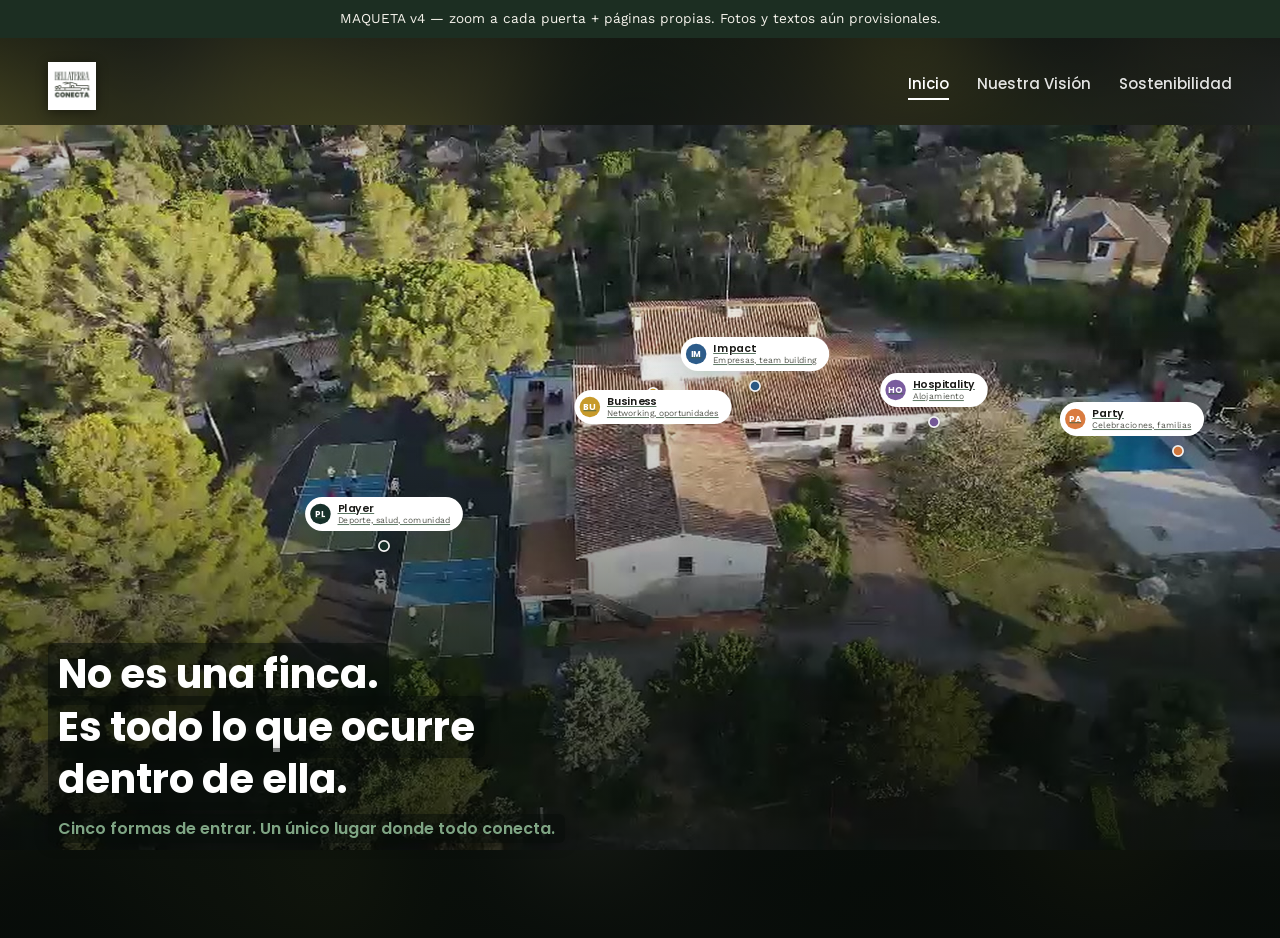
==== index.html @ 86ea124c "Sitio Bellaterra Conecta" ====
<!DOCTYPE html>
<html lang="es">
<head>
<meta charset="UTF-8">
<meta name="viewport" content="width=device-width, initial-scale=1.0">
<title>Bellaterra Conecta — Cinco puertas, un mismo lugar</title>
<link rel="preconnect" href="https://fonts.googleapis.com">
<link href="https://fonts.googleapis.com/css2?family=Poppins:wght@500;600;700&family=Work+Sans:wght@400;500;600&display=swap" rel="stylesheet">
<link rel="stylesheet" href="styles.css">
</head>
<body>

<div class="aviso-maqueta">MAQUETA v4 — zoom a cada puerta + páginas propias. Fotos y textos aún provisionales.</div>

<div class="hero-wrap">
  <header class="site-nav hero-nav">
    <a class="brand" href="index.html"><img src="assets/logo.jpeg" alt="Bellaterra Conecta"></a>
    <nav class="nav-links">
      <a href="index.html" aria-current="page">Inicio</a>
      <a href="vision.html">Nuestra Visión</a>
      <a href="sostenibilidad.html">Sostenibilidad</a>
    </nav>
  </header>

  <section class="hero-full">
    <div class="hero-backdrop" id="hero-backdrop" style="background-image:url('assets/general/aerea-hd.jpg')"></div>
    <img id="hero-img" class="hero-frame-img" src="assets/general/aerea-hd.jpg" alt="Vista aérea real de la finca Bellaterra Conecta: pistas de pickleball, edificio principal y piscina">
    <div id="doors-layer"></div>
    <div class="hero-scrim" aria-hidden="true"></div>

    <div class="hero-caption">
      <h1><span>No es una finca.</span><br><span>Es todo lo que ocurre dentro de ella.</span></h1>
      <p class="hero-caption-tagline"><span>Cinco formas de entrar. Un único lugar donde todo conecta.</span></p>
    </div>
  </section>
</div>

<script src="doors-data.js"></script>
<script src="transition.js"></script>
<script>
(function () {
  const layer = document.getElementById("doors-layer");
  const heroImg = document.getElementById("hero-img");

  // El hero ahora ocupa toda la pantalla (cualquier proporción), pero
  // la imagen aérea tiene una proporción fija (16/9.06) y se pinta con
  // object-fit:contain para no recortar nunca ninguna de las 5
  // puertas. doors-layer se redimensiona por JS para que coincida
  // exactamente con el rectángulo visible de la imagen, así los xPct/
  // yPct guardados en doors-data.js siguen siendo válidos en
  // cualquier pantalla sin tener que inventar coordenadas para móvil.
  function syncDoorsLayer() {
    const iw = heroImg.naturalWidth, ih = heroImg.naturalHeight;
    if (!iw || !ih) return;
    const cw = heroImg.clientWidth, ch = heroImg.clientHeight;
    const containerRatio = cw / ch, imageRatio = iw / ih;
    let renderW, renderH, offsetX, offsetY;
    if (imageRatio > containerRatio) {
      renderW = cw; renderH = cw / imageRatio; offsetX = 0; offsetY = (ch - renderH) / 2;
    } else {
      renderH = ch; renderW = ch * imageRatio; offsetY = 0; offsetX = (cw - renderW) / 2;
    }
    layer.style.left = offsetX + "px";
    layer.style.top = offsetY + "px";
    layer.style.width = renderW + "px";
    layer.style.height = renderH + "px";

    // En móvil vertical la franja de imagen es mucho más baja (letterbox),
    // así que las pastillas se encogen proporcionalmente para caber sin
    // solaparse. 850px ~= alto típico de escritorio sin recorte.
    const escala = Math.max(0.55, Math.min(1, renderH / 850));
    layer.style.setProperty("--pill-scale", escala.toFixed(3));
  }

  BC_DOORS.forEach((door) => {
    const dot = document.createElement("div");
    dot.className = "door-dot";
    dot.dataset.doorId = door.id;
    dot.style.left = door.xPct;
    dot.style.top = door.yPct;
    dot.style.background = door.accent;
    dot.style.animationDelay = door.wiggleDelay + "s";
    layer.appendChild(dot);

    // <a> real con href — funciona sin JS (crawlers, clic derecho,
    // abrir en pestaña nueva) y además dispara la animación cuando sí
    // hay JS y es un clic normal.
    const pill = document.createElement("a");
    pill.className = "door-pill";
    pill.dataset.doorId = door.id;
    pill.href = door.id + ".html";
    pill.setAttribute("aria-label", `${door.name}: ${door.tagline}`);
    pill.style.left = door.pillX;
    pill.style.top = door.pillY;
    pill.style.animationDelay = door.wiggleDelay + "s";
    pill.innerHTML = `
      <span class="mono" style="background:${door.accent}">${door.mono}</span>
      <span>
        <span class="nombre">${door.name}</span>
        <span class="tagline">${door.tagline}</span>
      </span>
    `;
    pill.addEventListener("click", (e) => {
      // Deja pasar clic central/con modificador (abrir en pestaña nueva, etc.)
      if (e.button !== 0 || e.metaKey || e.ctrlKey || e.shiftKey || e.altKey) return;
      e.preventDefault();
      const rect = dot.getBoundingClientRect();
      BCTransition.zoomInto({
        x: rect.left + rect.width / 2,
        y: rect.top + rect.height / 2,
        color: door.accent,
        image: door.heroImage,
        href: door.id + ".html",
      });
    });
    layer.appendChild(pill);
  });

  if (heroImg.complete) syncDoorsLayer();
  else heroImg.addEventListener("load", syncDoorsLayer);
  window.addEventListener("resize", syncDoorsLayer);
  window.addEventListener("orientationchange", syncDoorsLayer);

  // Si venimos de "volver" desde una puerta, cierra el zoom hacia ese
  // punto exacto en vez de cargar la página de golpe.
  BCTransition.revealHomeOnLoad();
})();
</script>
</body>
</html>
---- styles.css ----
/* ============================================
   BELLATERRA CONECTA — v4: home única con zoom a cada puerta
   ============================================ */

:root {
  --crema: #f6f3ec;
  --verde-oscuro: #1c2e22;
  --verde: #3f5f47;
  --verde-claro: #7fa584;
  --texto: #1a1a17;
  --texto-suave: #55584f;
  --blanco: #ffffff;
  --linea: rgba(28,46,34,0.12);

  --c-player: #16302a;
  --c-impact: #2d5c8a;
  --c-party: #d97b3f;
  --c-hospitality: #7a5c9e;
  --c-business: #c79a2b;

  --radio: 16px;
  --sombra: 0 12px 34px rgba(28,46,34,0.16);
}

* { box-sizing: border-box; }
html { scroll-behavior: smooth; }

body {
  margin: 0;
  background: var(--crema);
  color: var(--texto);
  font-family: 'Work Sans', -apple-system, sans-serif;
  line-height: 1.6;
}

h1, h2, h3, .fuente-titulo { font-family: 'Poppins', -apple-system, sans-serif; }

img { max-width: 100%; display: block; }
a { color: var(--verde); }

/* ---------- NAV ---------- */
.site-nav {
  display: flex; align-items: center; justify-content: space-between;
  padding: 20px 48px; flex-wrap: wrap; gap: 16px; max-width: 1320px; margin: 0 auto;
}
.brand img { height: 48px; width: auto; }
.nav-links { display: flex; gap: 28px; font-family: 'Poppins', sans-serif; font-weight: 500; font-size: 15px; }
.nav-links a { text-decoration: none; color: var(--texto); }
.nav-links a[aria-current="page"] { color: var(--verde-oscuro); border-bottom: 2px solid var(--verde-oscuro); padding-bottom: 2px; }

/* ---------- HOME HERO — pantalla completa ---------- */
.hero-wrap { position: relative; }

.hero-nav {
  position: absolute; top: 0; left: 0; right: 0; z-index: 5;
  max-width: none; padding: 24px 48px;
}
.hero-nav .nav-links a { color: rgba(255,255,255,0.88); }
.hero-nav .nav-links a[aria-current="page"] { color: #fff; border-bottom-color: #fff; }
.hero-nav .brand img { filter: drop-shadow(0 2px 6px rgba(0,0,0,0.45)); }
@media (max-width: 520px) {
  .hero-nav { flex-direction: column; align-items: flex-start; gap: 10px; }
  .hero-nav .nav-links { gap: 16px; font-size: 13px; }
  .hero-nav .brand img { height: 36px; }
}

.hero-full {
  position: relative; width: 100%; height: 100svh; min-height: 560px; max-height: 980px;
  overflow: hidden; background: #0c130e;
}
.hero-backdrop {
  position: absolute; inset: -6%; background-size: cover; background-position: center;
  filter: blur(46px) brightness(0.55) saturate(1.05); transform: scale(1.1);
}
.hero-frame-img {
  position: absolute; inset: 0; width: 100%; height: 100%; object-fit: contain; z-index: 1;
}
#doors-layer { position: absolute; z-index: 3; }
.hero-scrim {
  position: absolute; inset: 0; z-index: 2; pointer-events: none;
  background:
    linear-gradient(180deg, rgba(6,11,8,0.5) 0%, rgba(6,11,8,0.08) 20%, rgba(6,11,8,0.1) 42%, rgba(6,11,8,0.58) 68%, rgba(6,11,8,0.88) 100%);
}

/* pointer-events:none — el texto no debe robarle clics a las puertas
   que queden debajo o alrededor; nada dentro del bloque es interactivo. */
.hero-caption {
  position: absolute; z-index: 4; left: 0; right: 0; bottom: 0; pointer-events: none;
  padding: 32px 48px clamp(64px,9vw,96px); color: #fff; max-width: 640px;
}
.hero-caption h1 {
  font-weight: 700; font-size: clamp(1.7rem,3.2vw,2.5rem); line-height: 1.32; margin: 0 0 10px;
}
.hero-caption h1 span, .hero-caption-tagline span {
  background: rgba(6,11,8,0.55); box-decoration-break: clone; -webkit-box-decoration-break: clone;
  padding: 3px 10px; border-radius: 6px; box-shadow: 0 2px 14px rgba(0,0,0,0.25);
}
.hero-caption-tagline { margin: 0; font-family: 'Poppins', sans-serif; font-weight: 600; font-size: 1rem; line-height: 1.6; }
.hero-caption-tagline span { color: var(--verde-claro); }

.hero-scroll-cue {
  position: absolute; z-index: 4; right: 40px; bottom: 28px; color: rgba(255,255,255,0.85);
  display: flex; flex-direction: column; align-items: center; gap: 8px; text-decoration: none;
  font-family: 'Poppins', sans-serif; font-size: 11.5px; font-weight: 600; letter-spacing: 0.06em; text-transform: uppercase;
}
.hero-scroll-cue .linea { width: 1px; height: 34px; background: rgba(255,255,255,0.55); animation: bc-scroll-cue 1.8s ease-in-out infinite; }
@keyframes bc-scroll-cue { 0%,100% { opacity: 0.35; transform: scaleY(0.6); transform-origin: top; } 50% { opacity: 1; transform: scaleY(1); transform-origin: top; } }

.hero-below { max-width: 1320px; margin: 0 auto; padding: 40px 48px 0; }

/* Pulso/vibración para sugerir interactividad. El --pill-scale lo
   calcula index.html en cada resize, según lo alta que salga la
   franja de imagen visible — en móvil vertical la imagen se ve como
   una franja panorámica más baja, así que las pastillas se encogen
   para no solaparse entre ellas. */
@keyframes bc-pulso {
  0%, 100% { transform: translate(-50%, -50%) scale(var(--pill-scale, 1)); }
  50% { transform: translate(-50%, -50%) scale(calc(var(--pill-scale, 1) * 1.07)); }
}
.door-dot {
  position: absolute; width: 14px; height: 14px; border-radius: 50%;
  border: 2.5px solid var(--blanco); box-shadow: 0 2px 8px rgba(0,0,0,0.35);
  transform: translate(-50%,-50%) scale(var(--pill-scale, 1)); animation: bc-pulso 3.2s ease-in-out infinite;
}
.door-pill {
  position: absolute; transform: translate(-50%, -50%) scale(var(--pill-scale, 1)); transform-origin: center;
  display: flex; align-items: center; gap: 8px; background: var(--blanco);
  border: none; border-radius: 100px; padding: 6px 15px 6px 6px; cursor: pointer;
  box-shadow: var(--sombra); font-family: 'Work Sans', sans-serif;
  animation: bc-pulso 3.2s ease-in-out infinite;
}
.door-pill:hover, .door-pill:focus-visible { box-shadow: 0 14px 34px rgba(20,25,20,0.28); outline: none; }
.door-pill:focus-visible { outline: 3px solid var(--verde-oscuro); outline-offset: 3px; }
.door-pill .mono {
  width: 24px; height: 24px; border-radius: 50%; color: #fff; font-family: 'Poppins', sans-serif;
  font-weight: 700; font-size: 10px; display: flex; align-items: center; justify-content: center; flex-shrink: 0;
}
.door-pill .nombre { font-family: 'Poppins', sans-serif; font-weight: 600; font-size: 12.5px; color: var(--texto); display: block; line-height: 1.25; white-space: nowrap; }
.door-pill .tagline { font-size: 10px; color: var(--texto-suave); display: block; line-height: 1.25; white-space: nowrap; }

@media (max-width: 640px) {
  .door-pill .tagline { display: none; }
  .door-pill { padding: 5px 12px 5px 5px; }
  .hero-nav { padding: 18px 20px; }
  .hero-caption { padding: 24px 20px 88px; }
  .hero-scroll-cue { right: 20px; bottom: 18px; }
}

.hero-footer-row {
  display: flex; justify-content: space-between; align-items: center; gap: 24px; flex-wrap: wrap;
  padding-top: 24px; padding-bottom: 48px; border-top: 1px solid var(--linea);
}
.hero-footer-row--solo { justify-content: flex-start; }
.hero-tagline { font-family: 'Poppins', sans-serif; font-weight: 600; font-size: 1.05rem; margin: 0; }
.hero-tagline .b { color: var(--verde); display: block; }
.plasty-teaser {
  display: inline-flex; align-items: center; gap: 10px; background: var(--verde-oscuro); color: var(--crema);
  padding: 12px 20px; border-radius: 100px; font-family: 'Poppins', sans-serif; font-weight: 600; font-size: 14px;
  text-decoration: none;
}
.plasty-teaser .aro { width: 8px; height: 8px; border-radius: 50%; background: var(--verde-claro); }

/* ---------- OVERLAY DE TRANSICIÓN ---------- */
#bc-zoom-overlay {
  position: fixed; inset: 0; z-index: 999; pointer-events: none;
  opacity: 1; visibility: hidden;
}
#bc-zoom-overlay.activo { visibility: visible; }
.bc-zoom-color { position: absolute; inset: 0; }
.bc-zoom-img {
  position: absolute; inset: 0; width: 100%; height: 100%; object-fit: cover;
}

/* ---------- PÁGINA DE PUERTA — pantalla completa ---------- */
.door-hero-full {
  position: relative; width: 100%; height: 100svh; min-height: 560px; max-height: 980px;
  overflow: hidden; background: #0c130e;
}
.door-hero-backdrop {
  position: absolute; inset: -6%; background-size: cover; background-position: center;
  filter: blur(46px) brightness(0.5) saturate(1.05); transform: scale(1.1); z-index: 0;
}
.door-hero-media { position: absolute; inset: 0; width: 100%; height: 100%; object-fit: cover; z-index: 1; }
.door-hero-scrim {
  position: absolute; inset: 0; z-index: 2; pointer-events: none;
  background: linear-gradient(180deg, rgba(8,14,10,0.55) 0%, rgba(8,14,10,0) 24%, rgba(8,14,10,0) 55%, rgba(8,14,10,0.82) 100%);
}
.door-hero-full .volver {
  position: absolute; top: 24px; left: 24px; z-index: 3; display: inline-flex; align-items: center; gap: 8px;
  background: rgba(255,255,255,0.92); border: none; border-radius: 100px; padding: 10px 18px 10px 14px;
  font-family: 'Poppins', sans-serif; font-weight: 600; font-size: 14px; cursor: pointer; box-shadow: var(--sombra);
  text-decoration: none; color: var(--texto);
}
.door-hero-full .volver:focus-visible { outline: 3px solid var(--verde-oscuro); outline-offset: 2px; }

.door-hero-caption {
  position: absolute; z-index: 3; left: 0; right: 0; bottom: 0; padding: 32px 48px clamp(72px,10vw,110px); color: #fff; max-width: 720px;
}
.door-hero-eyebrow {
  display: inline-block; color: #fff; font-family: 'Poppins', sans-serif; font-weight: 600; font-size: 12.5px;
  padding: 6px 16px; border-radius: 100px; margin-bottom: 14px;
}
.door-hero-caption h1 { font-weight: 700; font-size: clamp(2rem,4.2vw,3.4rem); line-height: 1.08; margin: 0; text-shadow: 0 4px 18px rgba(0,0,0,0.35); }

@media (max-width: 640px) {
  .door-hero-caption { padding: 24px 20px 88px; }
  .door-hero-full .volver { top: 18px; left: 18px; }
}

.door-page-main { max-width: 900px; margin: 0 auto; padding: 40px 32px 90px; }
.door-page-eyebrow { display: flex; align-items: center; gap: 14px; margin-bottom: 6px; }
.door-page-eyebrow .barra { width: 10px; height: 40px; border-radius: 6px; }
.door-page-title { font-weight: 700; font-size: 2rem; margin: 0; color: var(--verde-oscuro); }
.door-page-tagline { font-size: 14px; color: var(--texto-suave); margin: 2px 0 22px; }
.door-page-desc { font-size: 17px; line-height: 1.7; margin: 0 0 22px; }

.door-page-badge {
  display: inline-block; color: #fff; font-family: 'Poppins', sans-serif; font-weight: 600; font-size: 12px;
  padding: 6px 14px; border-radius: 100px; margin-bottom: 18px;
}
.door-page-notice {
  font-size: 13.5px; color: var(--texto-suave); background: #efe9d9; border-radius: 10px; padding: 10px 14px;
  margin: 0 0 10px; max-width: 640px;
}

.door-page-gallery { display: grid; grid-template-columns: repeat(auto-fill, minmax(180px,1fr)); gap: 12px; margin: 24px 0 32px; }
.door-page-gallery figure { position: relative; margin: 0; border-radius: 12px; overflow: hidden; box-shadow: 0 4px 14px rgba(28,46,34,0.1); }
.door-page-gallery img { aspect-ratio: 4/3; object-fit: cover; }
.door-page-gallery figcaption {
  position: absolute; bottom: 8px; left: 8px; background: rgba(28,46,34,0.85); color: var(--crema);
  font-size: 11px; font-weight: 600; padding: 4px 10px; border-radius: 100px;
}

.door-page-pricing { background: #fff; border: 1px solid var(--linea); border-radius: 16px; padding: 22px 24px; max-width: 460px; margin-bottom: 28px; }
.door-page-pricing .badge { font-family: 'Poppins', sans-serif; font-weight: 700; font-size: 20px; margin-bottom: 6px; display: block; }
.door-page-pricing .titulo { font-family: 'Poppins', sans-serif; font-weight: 600; font-size: 15px; margin: 0 0 12px; color: var(--verde-oscuro); }
.door-page-pricing ul { margin: 0; padding-left: 18px; color: var(--texto-suave); font-size: 14px; line-height: 1.7; }

.door-page-consult { margin-bottom: 28px; }
.door-page-consult .titulo { font-family: 'Poppins', sans-serif; font-weight: 600; font-size: 15px; margin: 0 0 10px; color: var(--verde-oscuro); }
.door-page-consult .pastillas { display: flex; flex-wrap: wrap; gap: 8px; max-width: 640px; }
.door-page-consult .pastillas span { background: #efe9d9; color: var(--texto); font-size: 13px; padding: 6px 14px; border-radius: 100px; }

.door-page-form { max-width: 460px; display: flex; flex-direction: column; gap: 12px; }
.door-page-form label { display: flex; flex-direction: column; gap: 6px; font-size: 13px; color: var(--texto-suave); font-family: 'Poppins', sans-serif; font-weight: 500; }
.door-page-form input, .door-page-form textarea {
  border: 1px solid rgba(28,46,34,0.25); border-radius: 10px; padding: 10px 12px; font-size: 14px;
  font-family: 'Work Sans', sans-serif; background: #fff; color: var(--texto);
}
.door-page-form button {
  align-self: flex-start; color: #fff; border: none; border-radius: 100px; padding: 12px 22px;
  font-family: 'Poppins', sans-serif; font-weight: 600; font-size: 14px; cursor: pointer; margin-top: 4px;
}
.door-page-gracias { background: var(--verde-oscuro); color: var(--crema); border-radius: 14px; padding: 22px 24px; max-width: 460px; }
.door-page-gracias p:first-child { font-family: 'Poppins', sans-serif; font-weight: 600; font-size: 15px; margin: 0 0 4px; }
.door-page-gracias p:last-child { font-size: 14px; margin: 0; opacity: 0.85; }

/* ---------- SECCIONES (Visión / Sostenibilidad, heredadas) ---------- */
.seccion { padding: clamp(48px,8vw,96px) clamp(20px,6vw,80px); max-width: 1180px; margin: 0 auto; }
.seccion-kicker { font-family: 'Poppins', sans-serif; font-size: 0.78rem; font-weight: 700; letter-spacing: 0.1em; text-transform: uppercase; color: var(--verde); margin: 0 0 8px; }
.seccion-titulo { font-weight: 700; font-size: clamp(1.8rem,3.4vw,2.6rem); margin: 0 0 40px; max-width: 22ch; color: var(--verde-oscuro); }
.bloque { display: grid; grid-template-columns: 1fr 1fr; gap: clamp(24px,4vw,56px); align-items: center; margin-bottom: clamp(40px,6vw,72px); }
.bloque.invertido { direction: rtl; } .bloque.invertido > * { direction: ltr; }
.bloque img { border-radius: var(--radio); box-shadow: var(--sombra); aspect-ratio: 4/3; object-fit: cover; }
.bloque h3 { font-size: 1.25rem; margin: 0 0 10px; }
.bloque p { color: var(--texto-suave); margin: 0; }
.bloque .num { font-family: 'Poppins', sans-serif; font-size: 0.78rem; font-weight: 700; color: var(--verde-claro); background: var(--verde-oscuro); display: inline-block; padding: 3px 9px; border-radius: 6px; margin-bottom: 10px; }
@media (max-width: 720px) { .bloque, .bloque.invertido { grid-template-columns: 1fr; direction: ltr; } }

.arquitectura-diagrama { display: flex; flex-direction: column; gap: 0; max-width: 640px; }
.arquitectura-diagrama .paso { display: flex; align-items: center; gap: 20px; padding: 22px 26px; background: #fff; border: 1px solid var(--linea); border-radius: 14px; }
.arquitectura-diagrama .num-circulo { font-family: 'Poppins', sans-serif; font-weight: 700; font-size: 13px; color: #fff; width: 32px; height: 32px; border-radius: 50%; display: flex; align-items: center; justify-content: center; flex-shrink: 0; }
.arquitectura-diagrama .conector { width: 2px; height: 28px; background: rgba(28,46,34,0.2); margin-left: 42px; }

.nota-pendiente { border: 1px dashed rgba(28,46,34,0.3); border-radius: 10px; padding: 12px 16px; font-size: 0.85rem; color: var(--texto-suave); margin-top: 14px; }

footer.site-footer { padding: 32px 48px; border-top: 1px solid var(--linea); display: flex; justify-content: space-between; flex-wrap: wrap; gap: 12px; max-width: 1320px; margin: 0 auto; font-size: 14px; color: var(--texto-suave); }
footer.site-footer a { text-decoration: none; color: var(--verde); font-weight: 600; }

.aviso-maqueta { background: var(--verde-oscuro); color: var(--crema); text-align: center; font-size: 0.85rem; padding: 8px 16px; }
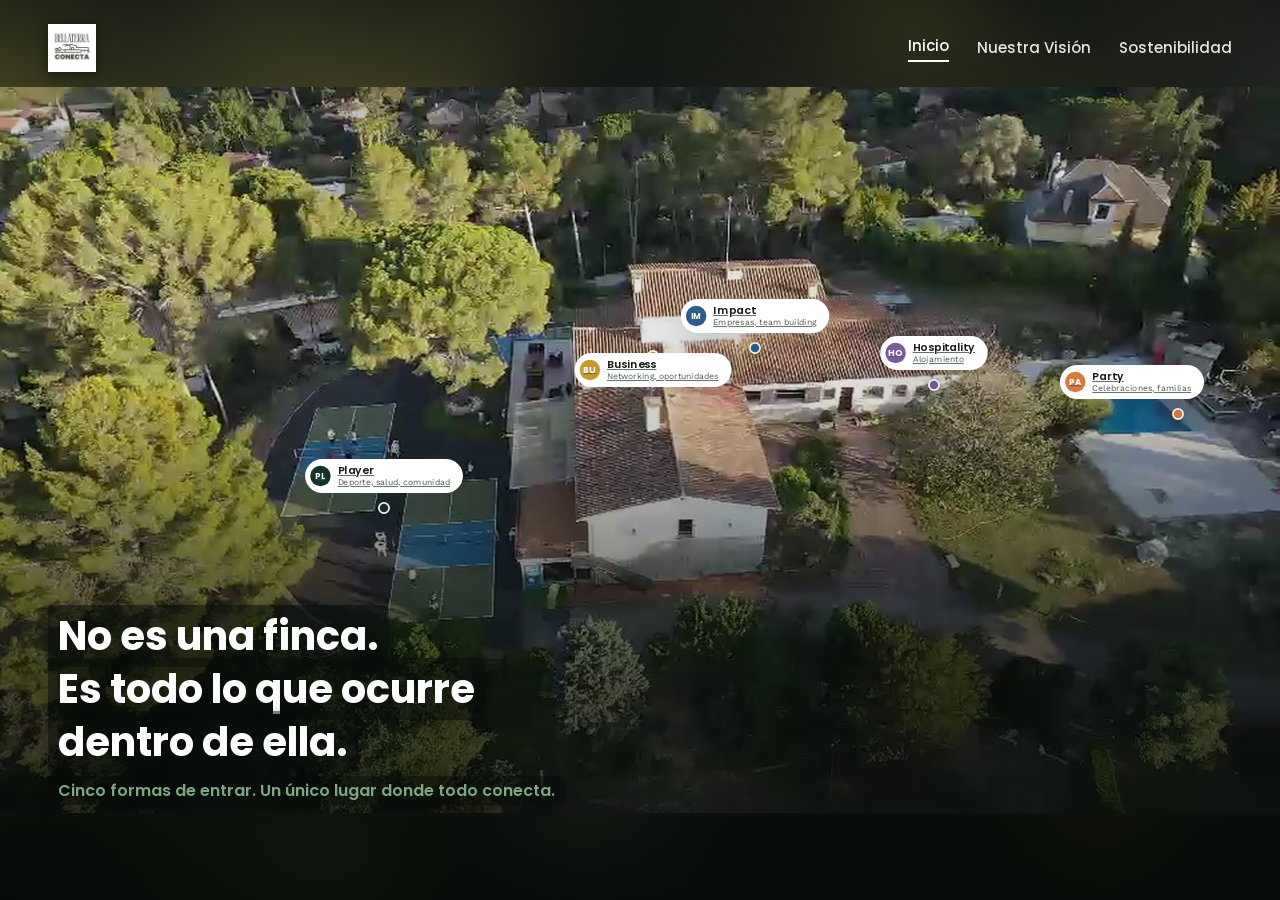
==== commit 095ebe64: "Actualización del sitio" ====
--- a/index.html
+++ b/index.html
@@ -10,7 +10,6 @@
 </head>
 <body>
 
-<div class="aviso-maqueta">MAQUETA v4 — zoom a cada puerta + páginas propias. Fotos y textos aún provisionales.</div>
 
 <div class="hero-wrap">
   <header class="site-nav hero-nav">
@@ -104,10 +103,14 @@
       // Deja pasar clic central/con modificador (abrir en pestaña nueva, etc.)
       if (e.button !== 0 || e.metaKey || e.ctrlKey || e.shiftKey || e.altKey) return;
       e.preventDefault();
+      // Origen del zoom = donde ha tocado/clicado realmente el usuario,
+      // no el centro del punto — se siente más preciso y fluido.
       const rect = dot.getBoundingClientRect();
+      const dentroDelPunto = e.clientX >= rect.left - 4 && e.clientX <= rect.right + 4 && e.clientY >= rect.top - 4 && e.clientY <= rect.bottom + 4;
+      const x = dentroDelPunto ? e.clientX : rect.left + rect.width / 2;
+      const y = dentroDelPunto ? e.clientY : rect.top + rect.height / 2;
       BCTransition.zoomInto({
-        x: rect.left + rect.width / 2,
-        y: rect.top + rect.height / 2,
+        x, y,
         color: door.accent,
         image: door.heroImage,
         href: door.id + ".html",
@@ -115,6 +118,11 @@
     });
     layer.appendChild(pill);
   });
+
+  // Precarga en segundo plano las 5 fotos de portada de las puertas,
+  // así al hacer clic la imagen ya está descargada/decodificada y el
+  // fundido no da un tirón a medio camino.
+  BC_DOORS.forEach((door) => { const im = new Image(); im.src = door.heroImage; });
 
   if (heroImg.complete) syncDoorsLayer();
   else heroImg.addEventListener("load", syncDoorsLayer);
--- a/styles.css
+++ b/styles.css
@@ -39,14 +39,23 @@
 a { color: var(--verde); }
 
 /* ---------- NAV ---------- */
+/* Logo siempre arriba a la izquierda, en la misma fila y a la misma
+   altura que los enlaces — en todas las pantallas, incluido móvil. */
 .site-nav {
-  display: flex; align-items: center; justify-content: space-between;
-  padding: 20px 48px; flex-wrap: wrap; gap: 16px; max-width: 1320px; margin: 0 auto;
-}
-.brand img { height: 48px; width: auto; }
-.nav-links { display: flex; gap: 28px; font-family: 'Poppins', sans-serif; font-weight: 500; font-size: 15px; }
-.nav-links a { text-decoration: none; color: var(--texto); }
+  display: flex; align-items: center; justify-content: space-between; flex-wrap: nowrap;
+  padding: 20px 48px; gap: 16px; max-width: 1320px; margin: 0 auto;
+}
+.brand { flex-shrink: 0; }
+.brand img { height: 48px; width: auto; display: block; }
+.nav-links { display: flex; align-items: center; gap: 28px; font-family: 'Poppins', sans-serif; font-weight: 500; font-size: 15px; flex-wrap: nowrap; }
+.nav-links a { text-decoration: none; color: var(--texto); white-space: nowrap; }
 .nav-links a[aria-current="page"] { color: var(--verde-oscuro); border-bottom: 2px solid var(--verde-oscuro); padding-bottom: 2px; }
+
+@media (max-width: 480px) {
+  .site-nav { padding: 14px 16px; gap: 8px; }
+  .brand img { height: 30px; }
+  .nav-links { gap: 10px; font-size: 11.5px; }
+}
 
 /* ---------- HOME HERO — pantalla completa ---------- */
 .hero-wrap { position: relative; }
@@ -58,10 +67,8 @@
 .hero-nav .nav-links a { color: rgba(255,255,255,0.88); }
 .hero-nav .nav-links a[aria-current="page"] { color: #fff; border-bottom-color: #fff; }
 .hero-nav .brand img { filter: drop-shadow(0 2px 6px rgba(0,0,0,0.45)); }
-@media (max-width: 520px) {
-  .hero-nav { flex-direction: column; align-items: flex-start; gap: 10px; }
-  .hero-nav .nav-links { gap: 16px; font-size: 13px; }
-  .hero-nav .brand img { height: 36px; }
+@media (max-width: 480px) {
+  .hero-nav { padding: 14px 16px; }
 }
 
 .hero-full {
@@ -141,7 +148,6 @@
 @media (max-width: 640px) {
   .door-pill .tagline { display: none; }
   .door-pill { padding: 5px 12px 5px 5px; }
-  .hero-nav { padding: 18px 20px; }
   .hero-caption { padding: 24px 20px 88px; }
   .hero-scroll-cue { right: 20px; bottom: 18px; }
 }
@@ -277,4 +283,3 @@
 footer.site-footer { padding: 32px 48px; border-top: 1px solid var(--linea); display: flex; justify-content: space-between; flex-wrap: wrap; gap: 12px; max-width: 1320px; margin: 0 auto; font-size: 14px; color: var(--texto-suave); }
 footer.site-footer a { text-decoration: none; color: var(--verde); font-weight: 600; }
 
-.aviso-maqueta { background: var(--verde-oscuro); color: var(--crema); text-align: center; font-size: 0.85rem; padding: 8px 16px; }
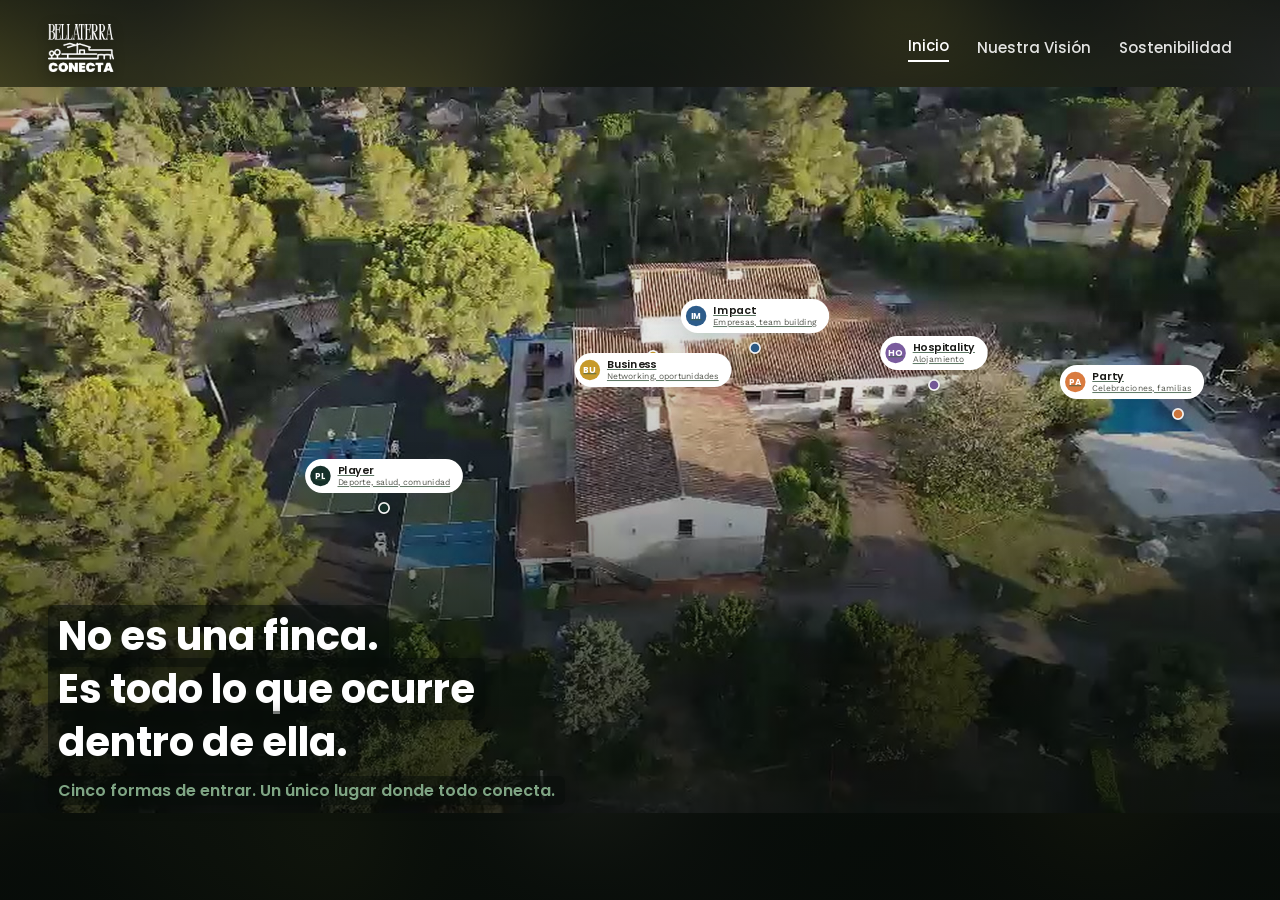
==== commit fa5053de: "Actualización del sitio" ====
--- a/index.html
+++ b/index.html
@@ -13,7 +13,7 @@
 
 <div class="hero-wrap">
   <header class="site-nav hero-nav">
-    <a class="brand" href="index.html"><img src="assets/logo.jpeg" alt="Bellaterra Conecta"></a>
+    <a class="brand" href="index.html"><img src="assets/logo-mark-white.png" alt="Bellaterra Conecta"></a>
     <nav class="nav-links">
       <a href="index.html" aria-current="page">Inicio</a>
       <a href="vision.html">Nuestra Visión</a>
@@ -41,33 +41,49 @@
   const layer = document.getElementById("doors-layer");
   const heroImg = document.getElementById("hero-img");
 
-  // El hero ahora ocupa toda la pantalla (cualquier proporción), pero
-  // la imagen aérea tiene una proporción fija (16/9.06) y se pinta con
-  // object-fit:contain para no recortar nunca ninguna de las 5
-  // puertas. doors-layer se redimensiona por JS para que coincida
-  // exactamente con el rectángulo visible de la imagen, así los xPct/
-  // yPct guardados en doors-data.js siguen siendo válidos en
-  // cualquier pantalla sin tener que inventar coordenadas para móvil.
+  // El hero ocupa toda la pantalla, sin franjas a los lados. La imagen
+  // aérea tiene proporción fija (16/9.06); las 5 puertas viven todas
+  // en la franja central vertical (30%-58% de alto), así que en
+  // pantallas iguales o más anchas que la imagen (la inmensa mayoría:
+  // portátiles, monitores) rellenamos ancho Y alto recortando solo
+  // arriba/abajo — nunca se pierde ninguna puerta porque ese recorte
+  // no toca esa franja central. Solo en móvil vertical, donde SÍ se
+  // recortarían puertas por los lados (Party, Business...), volvemos
+  // a mostrar la imagen completa centrada (con el fondo desenfocado
+  // rellenando arriba/abajo) para no perder ningún punto.
   function syncDoorsLayer() {
     const iw = heroImg.naturalWidth, ih = heroImg.naturalHeight;
     if (!iw || !ih) return;
     const cw = heroImg.clientWidth, ch = heroImg.clientHeight;
     const containerRatio = cw / ch, imageRatio = iw / ih;
-    let renderW, renderH, offsetX, offsetY;
-    if (imageRatio > containerRatio) {
-      renderW = cw; renderH = cw / imageRatio; offsetX = 0; offsetY = (ch - renderH) / 2;
+    let renderW, renderH, offsetX, offsetY, visibleH;
+
+    if (containerRatio >= imageRatio) {
+      heroImg.style.objectFit = "cover";
+      const scale = cw / iw;
+      renderW = iw * scale;
+      renderH = ih * scale;
+      offsetX = 0;
+      offsetY = (ch - renderH) / 2;
+      visibleH = ch;
     } else {
-      renderH = ch; renderW = ch * imageRatio; offsetY = 0; offsetX = (cw - renderW) / 2;
+      heroImg.style.objectFit = "contain";
+      renderW = cw;
+      renderH = cw / imageRatio;
+      offsetX = 0;
+      offsetY = (ch - renderH) / 2;
+      visibleH = renderH;
     }
+
     layer.style.left = offsetX + "px";
     layer.style.top = offsetY + "px";
     layer.style.width = renderW + "px";
     layer.style.height = renderH + "px";
 
-    // En móvil vertical la franja de imagen es mucho más baja (letterbox),
-    // así que las pastillas se encogen proporcionalmente para caber sin
-    // solaparse. 850px ~= alto típico de escritorio sin recorte.
-    const escala = Math.max(0.55, Math.min(1, renderH / 850));
+    // En móvil vertical la franja de imagen visible es más baja, así
+    // que las pastillas se encogen proporcionalmente para caber sin
+    // solaparse. 850px ~= alto visible típico de escritorio.
+    const escala = Math.max(0.55, Math.min(1, visibleH / 850));
     layer.style.setProperty("--pill-scale", escala.toFixed(3));
   }
 
